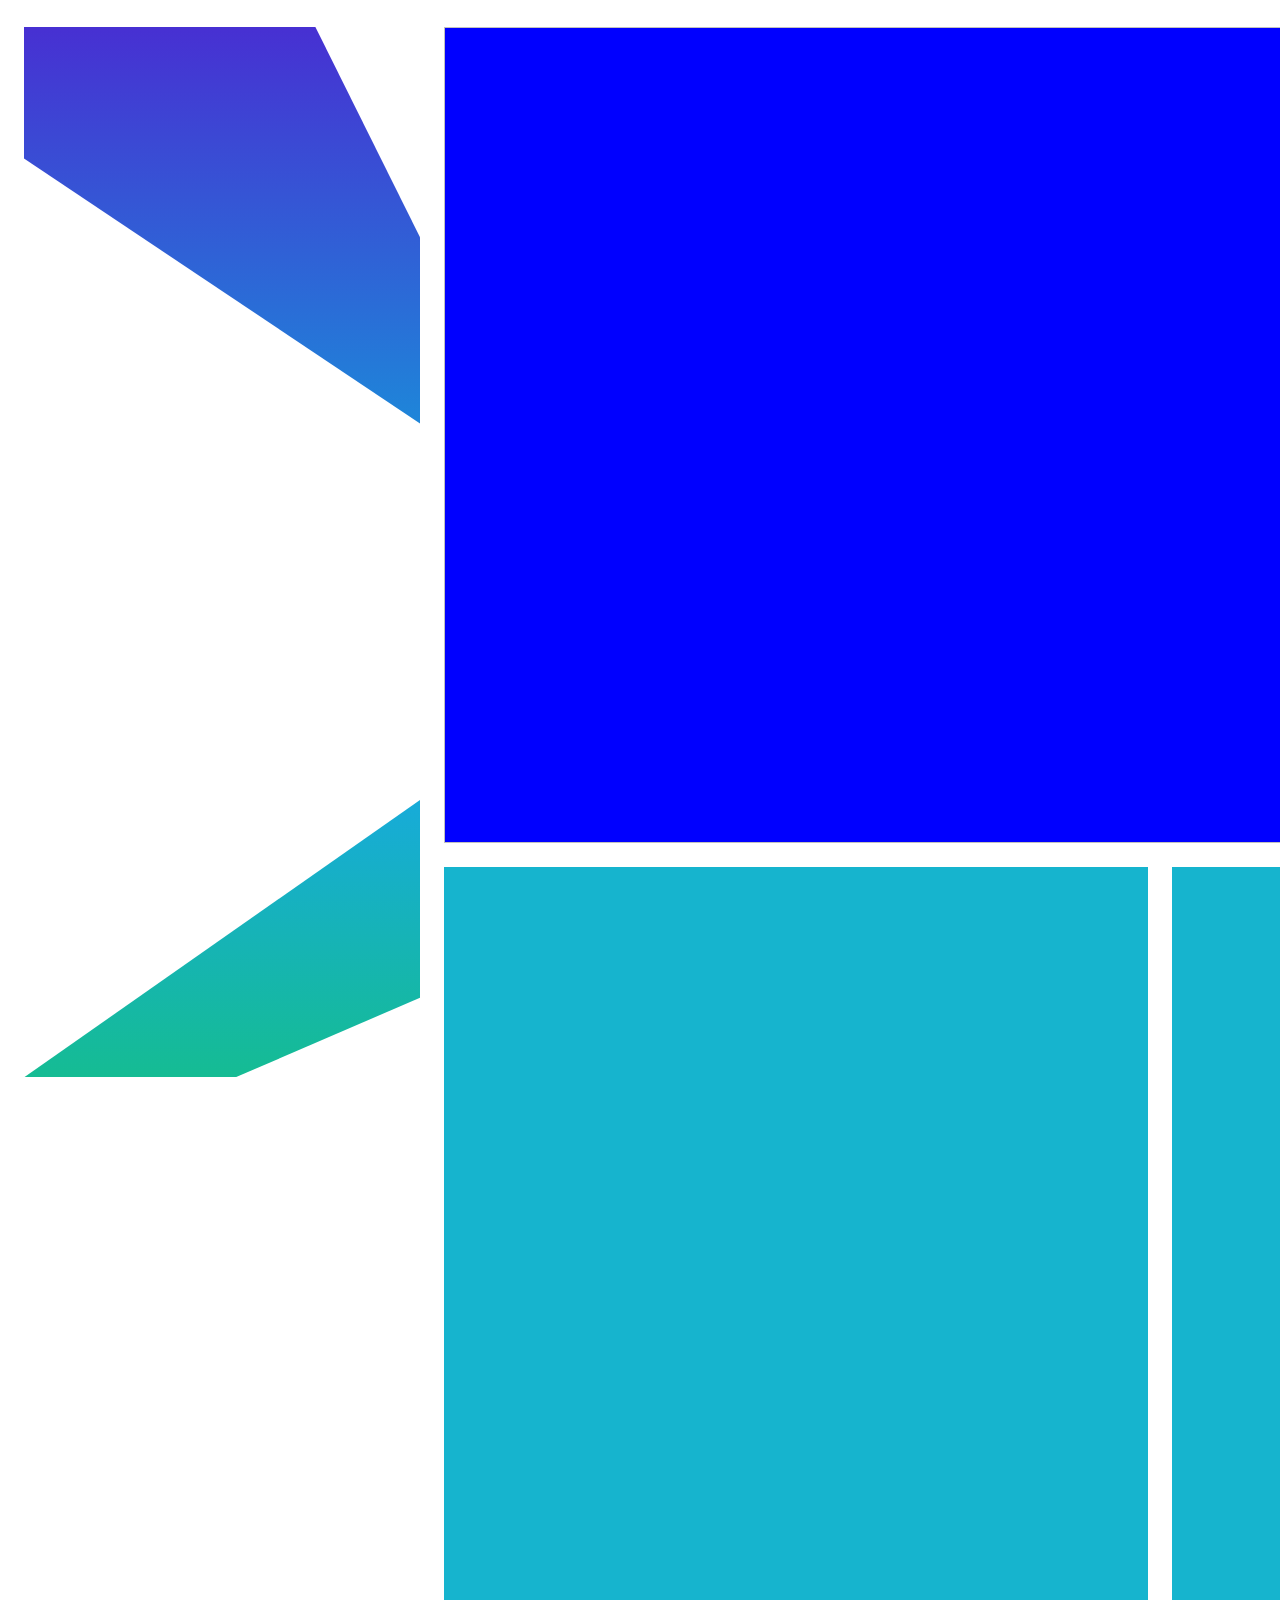
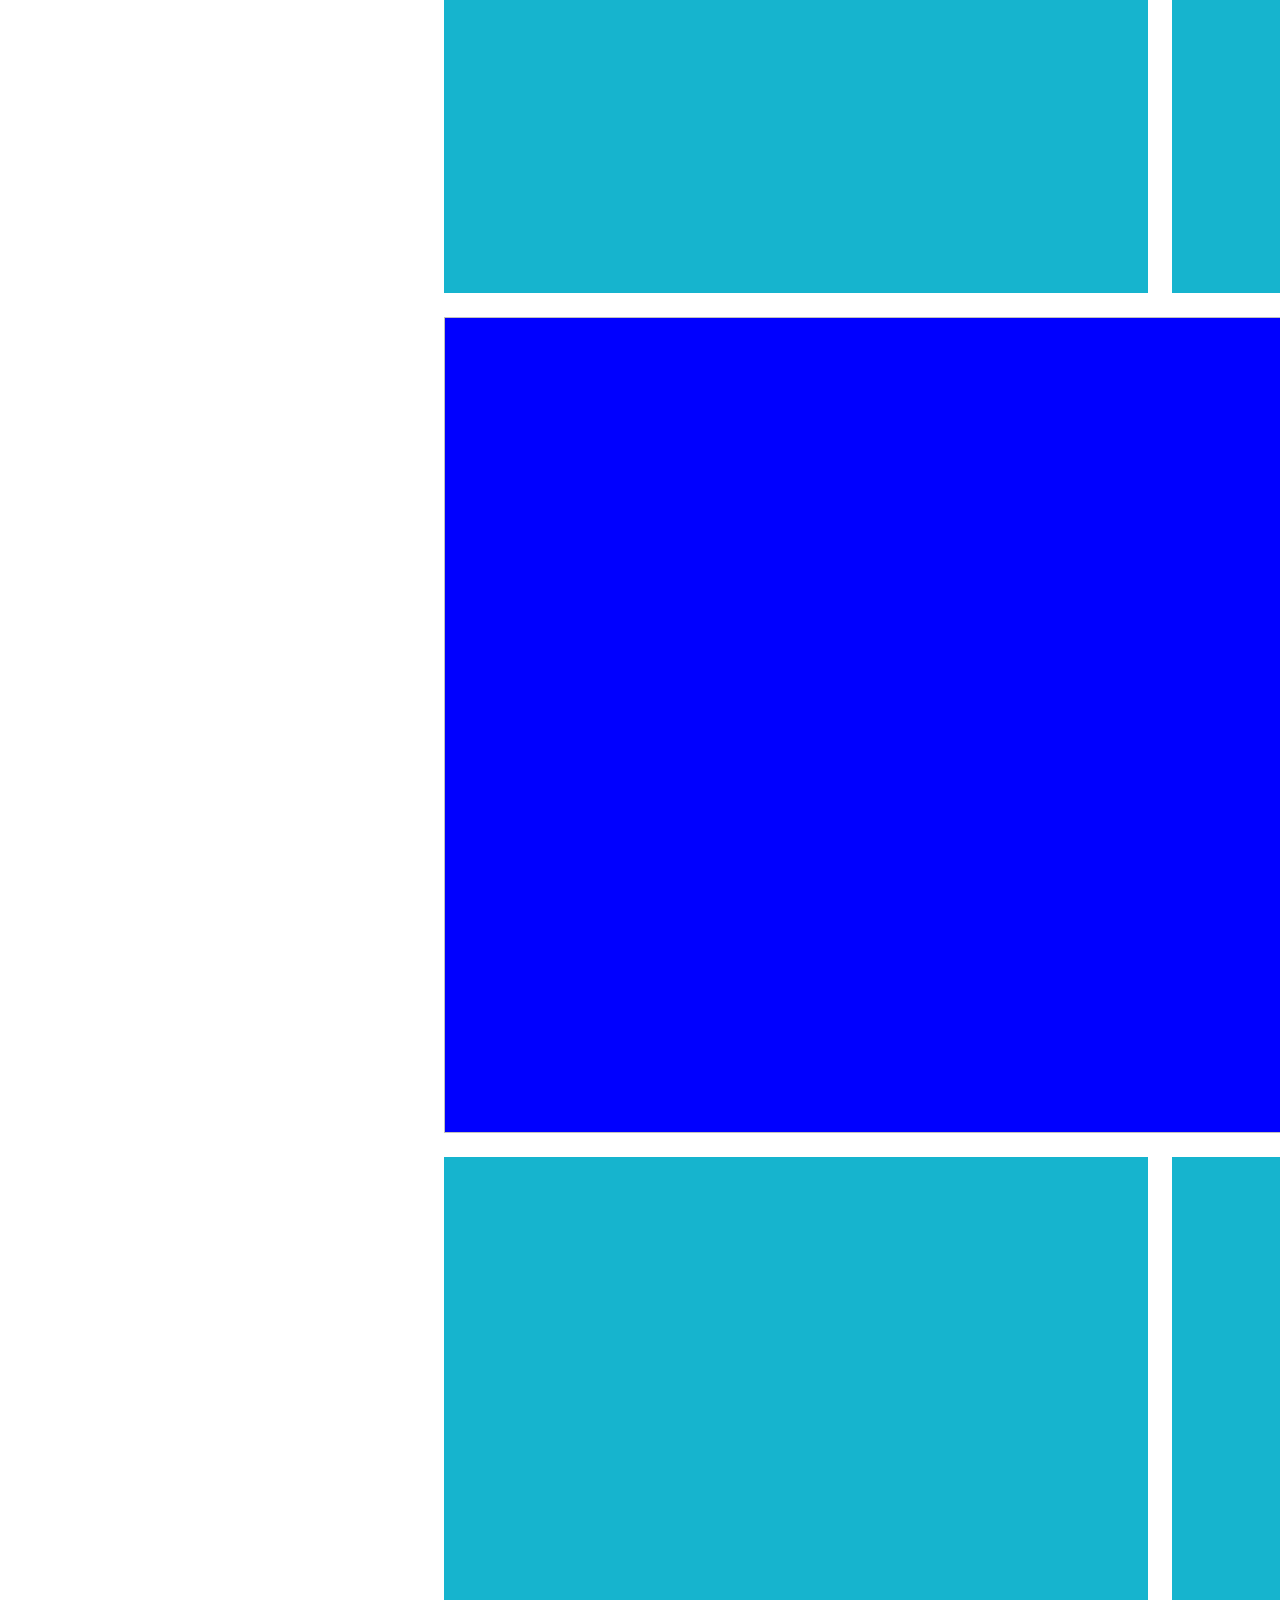
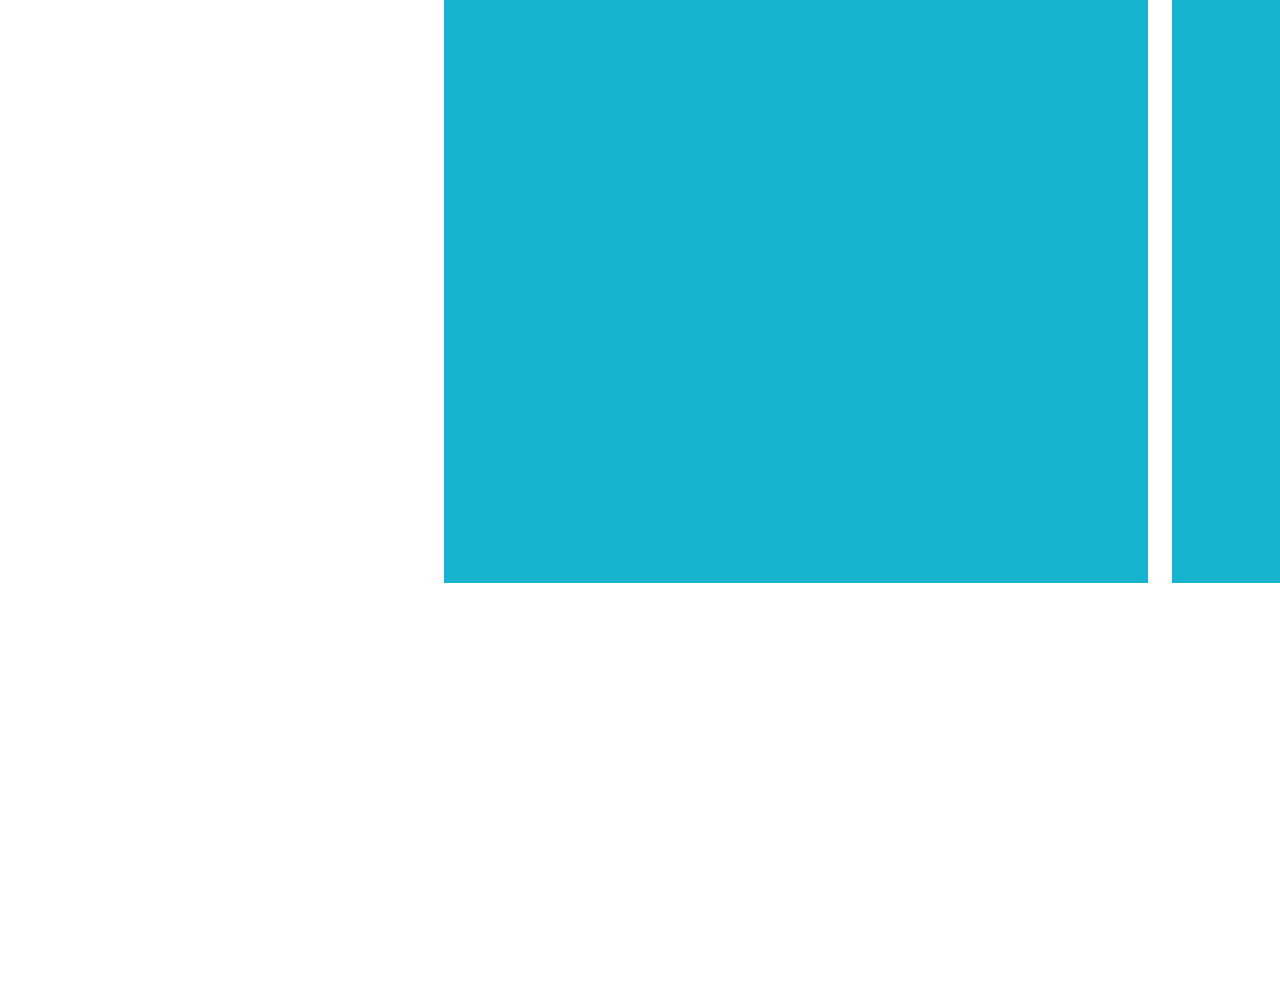
==== adamespinet2015/portfolio.html @ 44681f57 "Animating fade ins" ====
<!DOCTYPE html>
<html>
  <head>
    <title>Adam Espinet</title>
    <link href='css/style.css' rel='stylesheet'>
    <script src='https://ajax.googleapis.com/ajax/libs/jquery/1.11.3/jquery.min.js'></script>
    <script src='js/jquery.smoothState.min.js'></script>
  </head>
  <body>
    <div id='portfolio-wrap'>
      <div id='write-up'>
        <div id='accents-portfolio'>
          <div id='shape-top'>
            <svg>
              <defs>
                <linearGradient id='grad5' x1='50%' x2='50%' y1='0%' y2='100%'>
                  <stop offset='0%' style='stop-color:rgb(71,48,210);stop-opacity:1'></stop>
                  <stop offset='100%' style='stop-color:rgb(30,134,217);stop-opacity:1'></stop>
                </linearGradient>
              </defs>
              <path d='M0,0 0,131.5 396,396.5 396,210.2 291.4,0z' fill='url(#grad5)'></path>
            </svg>
          </div>
          <div id='shape-bottom'>
            <svg>
              <defs>
                <linearGradient id='grad6' x1='50%' x2='50%' y1='0%' y2='100%'>
                  <stop offset='0%' style='stop-color:rgb(23,171,217);stop-opacity:1'></stop>
                  <stop offset='100%' style='stop-color:rgb(21,188,147);stop-opacity:1'></stop>
                </linearGradient>
              </defs>
              <path d='M396,0 0,277.4 211.3,277.4 396,197.8z' fill='url(#grad6)'></path>
            </svg>
          </div>
        </div>
        <div class='hide' id='copy-portfolio'>
          <h3 class='g400i animated infinite bounce'>Title 76</h3>
          <h6 class='p400i'>June 8th 2015</h6>
          <p class='p400'>Integer cursus at tellus nec tempor. Morbi volutpat nisl et magna tristique finibus. Proin rhoncus enim quis orci pharetra pellentesque. Nunc eget malesuada ipsum. Aenean placerat blandit arcu, vel suscipit tellus ultrices id. Nunc a orci iaculis eros dapibus pulvinar.</p>
          <p class='p400'>Vonsectetur adipiscing elit. Cras laoreet odio enim, at varius nisi facilisis non. Aliquam congue vestibulum bibendum. Nunc consequat quis ante nec imperdiet. Nullam rutrum metus non velit maximus, nec auctor turpis fermentum.</p>
          <ul>
            <li class='p400'>
              Photographer: &nbsp;
              <a class='p400' href='#'>Adam Espinet</a>
            </li>
            <li class='p400'>
              Make-Up: &nbsp;
              <a class='p400' href='#'>Natalia Malisiewicz</a>
            </li>
            <li class='p400'>
              Model: &nbsp;
              <a class='p400' href='#'>Alexis somethingortheother</a>
            </li>
          </ul>
        </div>
      </div>
      <div id='photo-container'>
        <img class='photo-1column'>
        <div class='photo-2column'></div>
        <div class='photo-2column'></div>
        <img class='photo-1column'>
        <div class='photo-2column'></div>
        <div class='photo-2column'></div>
      </div>
    </div>
  </body>
</html>
---- adamespinet2015/css/style.css ----
html, body, div, span, applet, object, iframe,
h1, h2, h3, h4, h5, h6, p, blockquote, pre,
a, abbr, acronym, address, big, cite, code,
del, dfn, em, img, ins, kbd, q, s, samp,
small, strike, strong, sub, sup, tt, var,
b, u, i, center,
dl, dt, dd, ol, ul, li,
fieldset, form, label, legend,
table, caption, tbody, tfoot, thead, tr, th, td,
article, aside, canvas, details, figcaption, figure,
footer, header, hgroup, menu, nav, section, summary,
time, mark, audio, video {
  margin: 0;
  padding: 0;
  border: 0;
  outline: 0;
  font-size: 100%;
  font: inherit;
  vertical-align: baseline; }

/* HTML5 display-role reset for older browsers */
article, aside, details, figcaption, figure,
footer, header, hgroup, menu, nav, section {
  display: block; }

body {
  line-height: 1; }

ol, ul {
  list-style: none; }

blockquote, q {
  quotes: none; }

blockquote:before, blockquote:after,
q:before, q:after {
  content: "";
  content: none; }

/* remember to highlight inserts somehow */
ins {
  text-decoration: none; }

del {
  text-decoration: line-through; }

table {
  border-collapse: collapse;
  border-spacing: 0; }

/*# sourceMappingURL=reset.css.map */

html {
  width: 100%;
  height: 4173px;
  width: 1903px; }

#main-wrap {
  height: 4173px;
  width: 1903px;
  display: none; }

#wrap-top {
  height: 1839px; }
  #wrap-top #accents-top {
    height: 1839px;
    width: 100%;
    position: absolute;
    z-index: -1; }
  #wrap-top #home {
    height: 1053px;
    background-image: url("../img/BackgroundAbstract-70.jpg");
    background-position: 0 27px;
    background-repeat: no-repeat;
    position: relative;
    z-index: -5; }
    #wrap-top #home #logo {
      width: 212px;
      height: 213px;
      display: block;
      margin: 0 auto;
      padding-top: 350px; }
    #wrap-top #home #head {
      width: 396px;
      margin: 0 auto;
      padding-top: 50px; }
      #wrap-top #home #head #name {
        text-align: center; }
      #wrap-top #home #head #title {
        text-align: center;
        padding-top: 10px; }
  #wrap-top #services {
    height: 840px; }
    #wrap-top #services .container {
      width: 1236px;
      height: 501px;
      margin: 0 auto;
      padding-top: 129px; }
      #wrap-top #services .container h3 {
        text-align: center; }
      #wrap-top #services .container #icons {
        width: 1026px;
        height: 296.5px;
        margin: 0 auto; }
        #wrap-top #services .container #icons .icon {
          width: 238.5px;
          height: 238.5px;
          float: left; }
          #wrap-top #services .container #icons .icon:nth-child(-n+3) {
            margin: 0 24px 0 0; }
          #wrap-top #services .container #icons .icon svg {
            width: 217px;
            height: 211px;
            display: block;
            margin: 0 auto;
            -webkit-transform: scale(0.65); }
            #wrap-top #services .container #icons .icon svg:hover path {
              fill: #fff; }
            #wrap-top #services .container #icons .icon svg path {
              fill: #fff; }
          #wrap-top #services .container #icons .icon h4 {
            text-align: center;
            margin-top: 40px; }
      #wrap-top #services .container #content {
        width: 1026px;
        height: 105px;
        margin: 0 auto;
        margin-top: 50px; }
        #wrap-top #services .container #content p {
          width: 501px;
          float: left; }
          #wrap-top #services .container #content p:first-child {
            margin: 0 24px 0 0; }

#portfolio {
  height: 840px;
  padding-top: 24px;
  -webkit-transform: translate3d(0, 0, 0); }
  #portfolio .img-wrap {
    width: 601.3px;
    height: 396px;
    margin: 0 0 25px 25px;
    float: left;
    overflow: hidden;
    display: inline-block; }
    #portfolio .img-wrap:nth-child(-n+3) figure figcaption {
      background-color: #1c94d9; }
    #portfolio .img-wrap figure {
      margin: 0;
      position: relative; }
      #portfolio .img-wrap figure img {
        -webkit-transform-origin: center center;
        -webkit-transform: scale(1);
        -webkit-transition: all 0.3s ease;
        display: block;
        position: relative; }
      #portfolio .img-wrap figure:hover figcaption {
        opacity: 1;
        transform: translate(0, 15px); }
      #portfolio .img-wrap figure:hover img {
        -webkit-filter: blur(2px);
        -webkit-transform: scale(1.08);
        -webkit-transform-origin: center center;
        -webkit-backface-visibility: hidden; }
    #portfolio .img-wrap figcaption {
      position: absolute;
      top: 25%;
      left: 16%;
      padding: 55px;
      background-color: #17a5d9;
      width: 50%;
      height: 50px;
      opacity: 0;
      margin: 0 auto;
      display: block;
      -webkit-transition: all 0.3s ease; }
      #portfolio .img-wrap figcaption h5 {
        text-align: center; }
      #portfolio .img-wrap figcaption h6 {
        margin: 15px 0 0 0;
        text-align: center; }

#wrap-bottom {
  height: 1470px; }
  #wrap-bottom #accents-bottom {
    height: 1470px;
    width: 100%;
    position: absolute;
    z-index: -3; }
  #wrap-bottom #about {
    height: 840px; }
    #wrap-bottom #about #headshot {
      width: 606px;
      height: 711px;
      display: block;
      float: left;
      margin: 55px 0 0 230px; }
    #wrap-bottom #about #writeup {
      width: 711px;
      margin: 360px 0 0 60px;
      float: left; }
      #wrap-bottom #about #writeup #title {
        width: 186px;
        height: 100%;
        float: left;
        text-align: left; }
      #wrap-bottom #about #writeup #about-content {
        width: 501px;
        float: left; }
        #wrap-bottom #about #writeup #about-content p {
          text-align: left; }
  #wrap-bottom footer {
    height: 630px; }
    #wrap-bottom footer h3 {
      text-align: center; }
    #wrap-bottom footer #contact {
      width: 450px;
      height: 186px;
      margin-top: 150px;
      position: absolute;
      left: 150px; }
      #wrap-bottom footer #contact ul {
        float: left;
        display: inline-block; }
        #wrap-bottom footer #contact ul:first-child {
          padding-right: 150px; }
    #wrap-bottom footer form {
      width: 396px;
      position: absolute;
      left: 850px;
      margin-top: 125px; }
      #wrap-bottom footer form input {
        width: 380px;
        height: 44px;
        margin-top: 22px;
        box-shadow: none;
        border: none; }
        #wrap-bottom footer form input:focus {
          box-shadow: none;
          outline: none; }
      #wrap-bottom footer form textarea {
        width: 364px;
        height: 176px;
        resize: none;
        margin-top: 22px;
        box-shadow: none;
        border: none; }
        #wrap-bottom footer form textarea:focus {
          box-shadow: none;
          outline: none; }
      #wrap-bottom footer form label #check {
        float: left;
        width: 44px;
        transform: scale(0.5);
        padding: 0;
        margin: 16px 0 0 0; }
      #wrap-bottom footer form #submit {
        float: right;
        margin-top: 18px;
        border: 1px #fff solid;
        background-color: #fff;
        color: #15baa9;
        width: 100px; }
        #wrap-bottom footer form #submit:hover {
          background-color: #15baa9;
          color: #fff; }
    #wrap-bottom footer #logo-bottom {
      width: 250px;
      height: 250px;
      margin: 300px 50px 0 0;
      display: block;
      float: right; }

#accents-top #triangle-top {
  padding-top: 27px;
  padding-right: 24px;
  float: right; }
  #accents-top #triangle-top svg {
    width: 396px;
    height: 944px; }
#accents-top #shape-purple-blue {
  padding-left: 24px;
  margin-top: 391px;
  float: left;
  position: absolute; }
  #accents-top #shape-purple-blue svg {
    width: 1855px;
    height: 1445px; }

#accents-bottom #shape-blue-green {
  padding-right: 24px;
  float: right; }
  #accents-bottom #shape-blue-green svg {
    width: 1866px;
    height: 1445px; }
#accents-bottom #triangle-green {
  padding-left: 24px;
  margin-top: 1236px;
  position: absolute; }
  #accents-bottom #triangle-green svg {
    width: 523.7px;
    height: 210px; }

#portfolio-wrap {
  height: 4173px;
  width: 1852px;
  margin: 27px 24px 27px 24px; }
  #portfolio-wrap #write-up {
    width: 396px;
    height: 1050px;
    position: fixed; }
    #portfolio-wrap #write-up #copy-portfolio {
      width: 362px;
      height: 1050px;
      padding: 0;
      margin: 0 auto; }
      #portfolio-wrap #write-up #copy-portfolio h3 {
        margin: 280px 0 0 0; }
      #portfolio-wrap #write-up #copy-portfolio h6 {
        margin: 95px 0 0 0; }
      #portfolio-wrap #write-up #copy-portfolio p {
        margin: 22px 0 0 0; }
        #portfolio-wrap #write-up #copy-portfolio p:first-of-type {
          margin-top: 0; }
      #portfolio-wrap #write-up #copy-portfolio ul {
        margin: 50px 0 0 0; }
  #portfolio-wrap #photo-container {
    width: 1432px;
    height: 3600px;
    float: right; }
    #portfolio-wrap #photo-container .photo-1column {
      float: right;
      width: 1432px;
      height: 816px;
      background-color: blue;
      margin: 0 0 24px 0;
      content: ""; }
    #portfolio-wrap #photo-container .photo-2column {
      float: left;
      width: 704px;
      height: 1026px;
      margin: 0 0 24px 0;
      background-color: #16b4ce; }
      #portfolio-wrap #photo-container .photo-2column:nth-of-type(odd) {
        margin: 0 24px 0 0; }

#accents-portfolio {
  z-index: -1;
  position: relative; }
  #accents-portfolio #shape-top {
    position: absolute; }
    #accents-portfolio #shape-top svg {
      width: 396px;
      height: 396.5px; }
  #accents-portfolio #shape-bottom {
    margin: 772.6px 0 0 0;
    position: absolute; }
    #accents-portfolio #shape-bottom svg {
      width: 396px;
      height: 277.4px; }

/* helper classes */
.hide {
  visibility: hidden; }

.show {
  visibility: visible; }

.delay {
  animation-delay: 0.5s; }

/* animated */
.animated {
  -webkit-animation-duration: 1s;
  animation-duration: 1s;
  -webkit-animation-fill-mode: both;
  animation-fill-mode: both; }

.animated.infinite {
  -webkit-animation-iteration-count: infinite;
  animation-iteration-count: infinite; }

@keyframes bounce {
  0%, 20%, 53%, 80%, 100% {
    -webkit-animation-timing-function: cubic-bezier(0.215, 0.61, 0.355, 1);
    animation-timing-function: cubic-bezier(0.215, 0.61, 0.355, 1);
    -webkit-transform: translate3d(0, 0, 0);
    transform: translate3d(0, 0, 0); }
  40%, 43% {
    -webkit-animation-timing-function: cubic-bezier(0.755, 0.05, 0.855, 0.06);
    animation-timing-function: cubic-bezier(0.755, 0.05, 0.855, 0.06);
    -webkit-transform: translate3d(0, -30px, 0);
    transform: translate3d(0, -30px, 0); }
  70% {
    -webkit-animation-timing-function: cubic-bezier(0.755, 0.05, 0.855, 0.06);
    animation-timing-function: cubic-bezier(0.755, 0.05, 0.855, 0.06);
    -webkit-transform: translate3d(0, -15px, 0);
    transform: translate3d(0, -15px, 0); }
  90% {
    -webkit-transform: translate3d(0, -4px, 0);
    transform: translate3d(0, -4px, 0); } }
.bounce {
  -webkit-animation-name: bounce;
  animation-name: bounce;
  -webkit-transform-origin: center bottom;
  transform-origin: center bottom; }

@keyframes bounceInUp {
  0%, 60%, 75%, 90%, 100% {
    -webkit-animation-timing-function: cubic-bezier(0.215, 0.61, 0.355, 1);
    animation-timing-function: cubic-bezier(0.215, 0.61, 0.355, 1); }
  0% {
    opacity: 0;
    -webkit-transform: translate3d(0, 3000px, 0);
    transform: translate3d(0, 3000px, 0); }
  60% {
    -webkit-transform: translate3d(0, -20px, 0);
    transform: translate3d(0, -20px, 0); }
  75% {
    -webkit-transform: translate3d(0, 10px, 0);
    transform: translate3d(0, 10px, 0); }
  90% {
    -webkit-transform: translate3d(0, -5px, 0);
    transform: translate3d(0, -5px, 0); }
  100% {
    opacity: 1;
    -webkit-transform: translate3d(0, 0, 0);
    transform: translate3d(0, 0, 0); } }
.bounceInUp {
  -webkit-animation-name: bounceInUp;
  animation-name: bounceInUp; }

@keyframes fadeIn {
  0% {
    opacity: 0; }
  100% {
    opacity: 1; } }
.fadeIn {
  -webkit-animation-name: fadeIn;
  animation-name: fadeIn; }

@keyframes fadeInDown {
  0% {
    opacity: 0;
    -webkit-transform: translate3d(0, -50%, 0);
    transform: translate3d(0, -50%, 0); }
  100% {
    opacity: 1;
    -webkit-transform: none;
    transform: none; } }
.fadeInDown {
  -webkit-animation-name: fadeInDown;
  animation-name: fadeInDown; }

/*# sourceMappingURL=main.css.map */

@font-face {
  font-family: "GeorgiaNorm";
  src: url("../fonts/georgia.ttf") format("truetype");
  font-weight: normal;
  font-style: normal; }
@font-face {
  font-family: "GeorgiaBold";
  src: url("../fonts/georgiab.ttf") format("truetype");
  font-weight: normal;
  font-style: normal; }
@font-face {
  font-family: "GeorgiaItalic";
  src: url("../fonts/georgiai.ttf") format("truetype");
  font-weight: normal;
  font-style: normal; }
@font-face {
  font-family: "MyriadRegular";
  src: url("../fonts/MyriadPro-Regular.otf") format("opentype");
  font-weight: normal;
  font-style: normal; }
@font-face {
  font-family: "MyriadLight";
  src: url("../fonts/MyriadPro-Light.otf") format("opentype");
  font-weight: normal;
  font-style: normal; }
@font-face {
  font-family: "ProximaNova";
  src: url("../fonts/ProximaNova-Regular.otf") format("opentype");
  font-weight: normal;
  font-style: normal; }
@font-face {
  font-family: "ProximaNovaItalic";
  src: url("../fonts/ProximaNova-RegularItalic.otf") format("opentype");
  font-weight: normal;
  font-style: normal; }
@font-face {
  font-family: "ProximaNovaLight";
  src: url("../fonts/ProximaNova-Light.otf") format("opentype");
  font-weight: normal;
  font-style: normal; }
@font-face {
  font-family: "ProximaNovaLightItalic";
  src: url("../fonts/ProximaNova-LightItalic.otf") format("opentype");
  font-weight: normal;
  font-style: normal; }
.g400 {
  font-family: "GeorgiaNorm";
  font-weight: 400;
  font-style: normal; }

.g400i {
  font-family: "GeorgiaItalic";
  font-weight: 400;
  font-style: italic; }

.m400 {
  font-family: "MyriadRegular";
  font-weight: 400;
  font-style: normal; }

.m200 {
  font-family: "MyriadLight";
  font-weight: 200; }

.p400 {
  font-family: "ProximaNova";
  font-weight: 400;
  font-style: normal; }

.p400i {
  font-family: "ProximaNovaItalic";
  font-weight: 400;
  font-style: normal; }

.p300 {
  font-family: "ProximaNovaLight";
  font-weight: 300;
  font-style: normal; }

.p300i {
  font-family: "ProximaNovaLightItalic";
  font-weight: 100;
  font-style: normal; }

#name h1 {
  font-size: 45px;
  color: #fff;
  letter-spacing: 7px;
  font-variant: small-caps; }

#title h2 {
  font-size: 16px;
  color: #fff;
  letter-spacing: 7px;
  font-variant: small-caps; }

h3 {
  font-size: 31px;
  letter-spacing: 2px;
  color: #fff; }

.about {
  color: #16b4ce; }

p {
  font-size: 14px;
  color: #fff;
  line-height: 22px;
  letter-spacing: 1px; }

.icon h4 {
  font-size: 18px;
  letter-spacing: 2px;
  color: #fff; }

figcaption h5 {
  font-size: 22px;
  letter-spacing: 2px;
  color: #fff; }
figcaption h6 {
  font-size: 14px;
  letter-spacing: 2px;
  color: #fff; }

li {
  font-size: 18px;
  line-height: 44px;
  color: #15baa9; }
  li a {
    color: #15baa9;
    text-decoration: none; }
    li a:hover {
      color: #16b4ce; }
    li a:visited {
      color: #15baa9; }

ul:first-child li:nth-child(2) {
  padding-top: 44px; }

label {
  font-size: 14px;
  letter-spacing: 0.5px;
  line-height: 78px;
  color: #fff; }

#submit {
  font-family: "MyriadRegular", sans-serif;
  font-weight: 400;
  font-style: normal;
  line-height: 42px; }

input {
  line-height: 22px;
  color: #15baa9;
  padding: 0 0 0 16px; }

input::-webkit-input-placeholder {
  line-height: 22px;
  color: #c5c5c5; }

textarea {
  line-height: 22px;
  color: #15baa9;
  padding: 16px 16px 16px 16px; }

textarea::-webkit-input-placeholder {
  line-height: 22px;
  color: #c5c5c5; }

#copy-portfolio h3 {
  font-size: 31px;
  letter-spacing: 2px;
  color: #000; }
#copy-portfolio h6 {
  font-size: 14px;
  line-height: 39px;
  letter-spacing: 1px;
  color: #c5c5c5; }
#copy-portfolio p {
  font-size: 14px;
  line-height: 22px;
  letter-spacing: 1px;
  color: #000; }
#copy-portfolio li {
  font-size: 14px;
  line-height: 32px;
  letter-spacing: 1px;
  font-style: italic;
  color: #000; }
  #copy-portfolio li a {
    color: #16b4ce;
    letter-spacing: 1px; }
    #copy-portfolio li a:hover {
      color: red; }

/*# sourceMappingURL=type.css.map */



/*# sourceMappingURL=color.css.map */
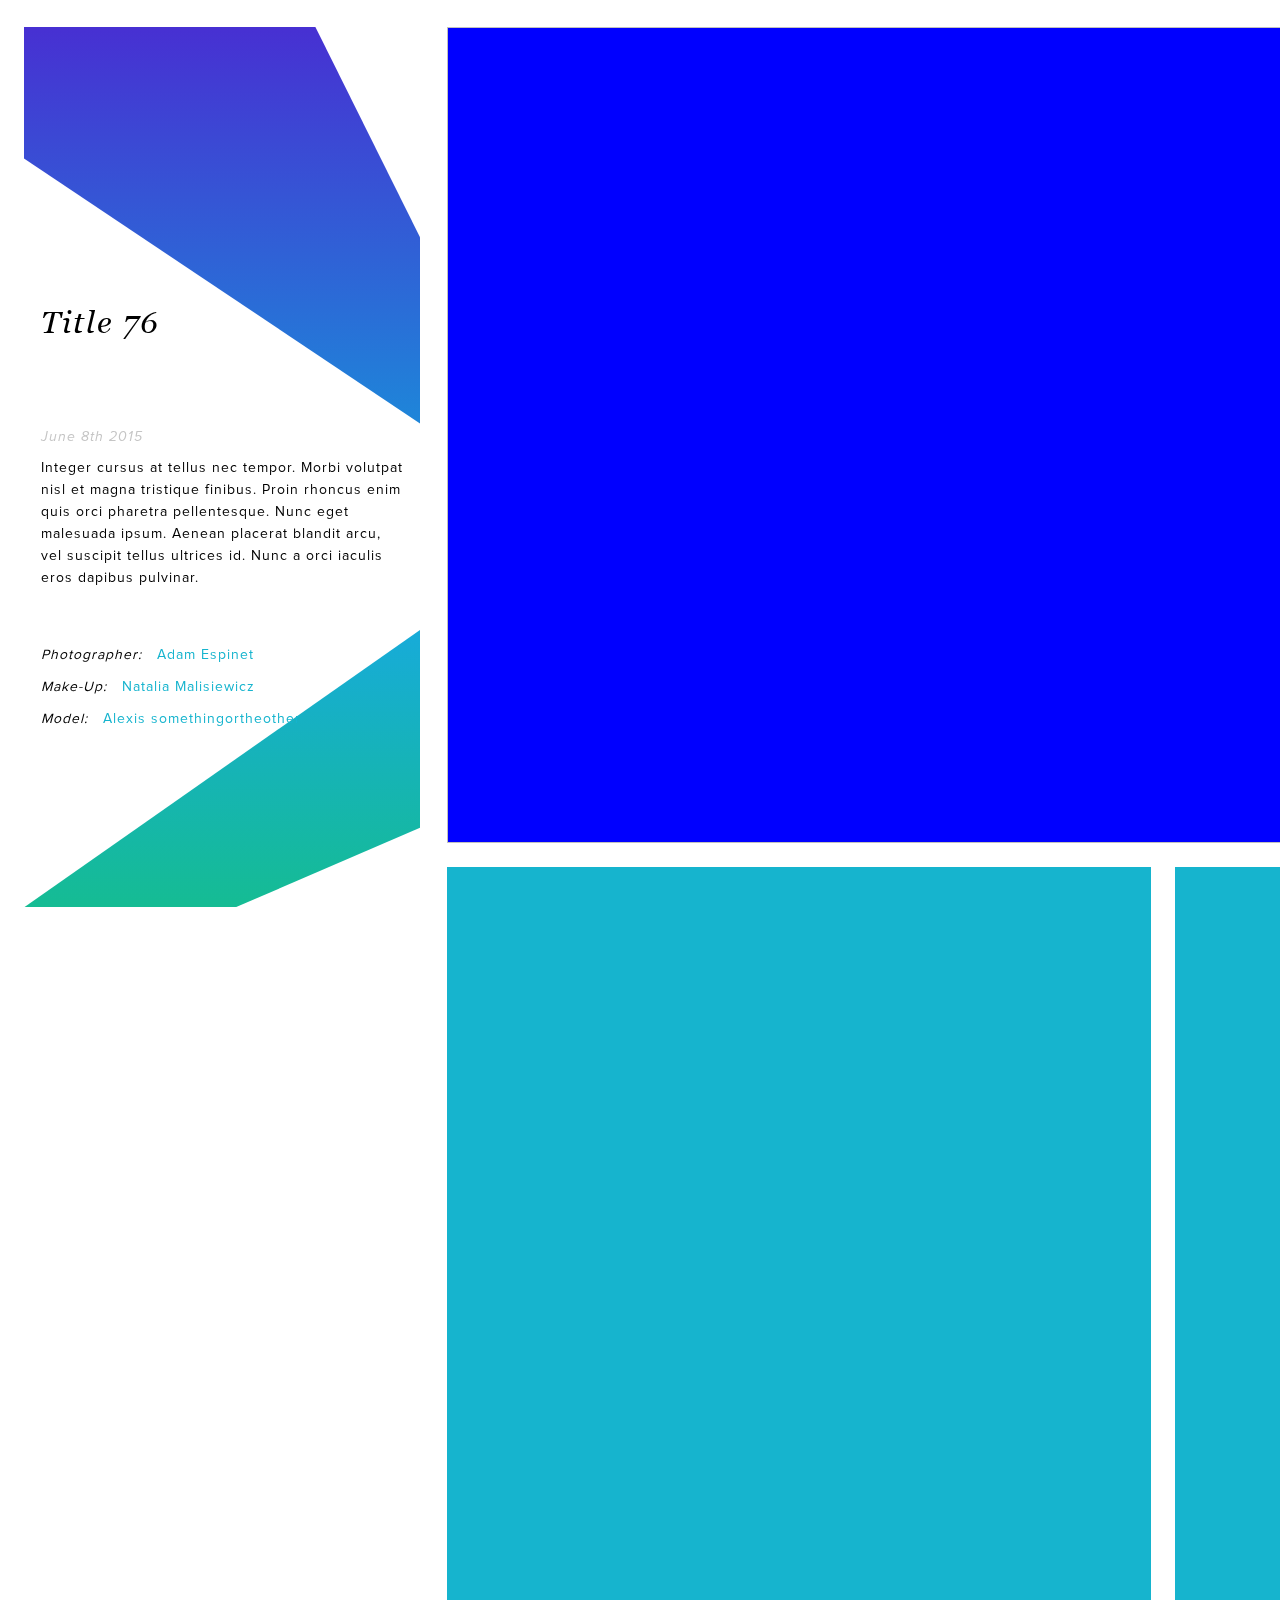
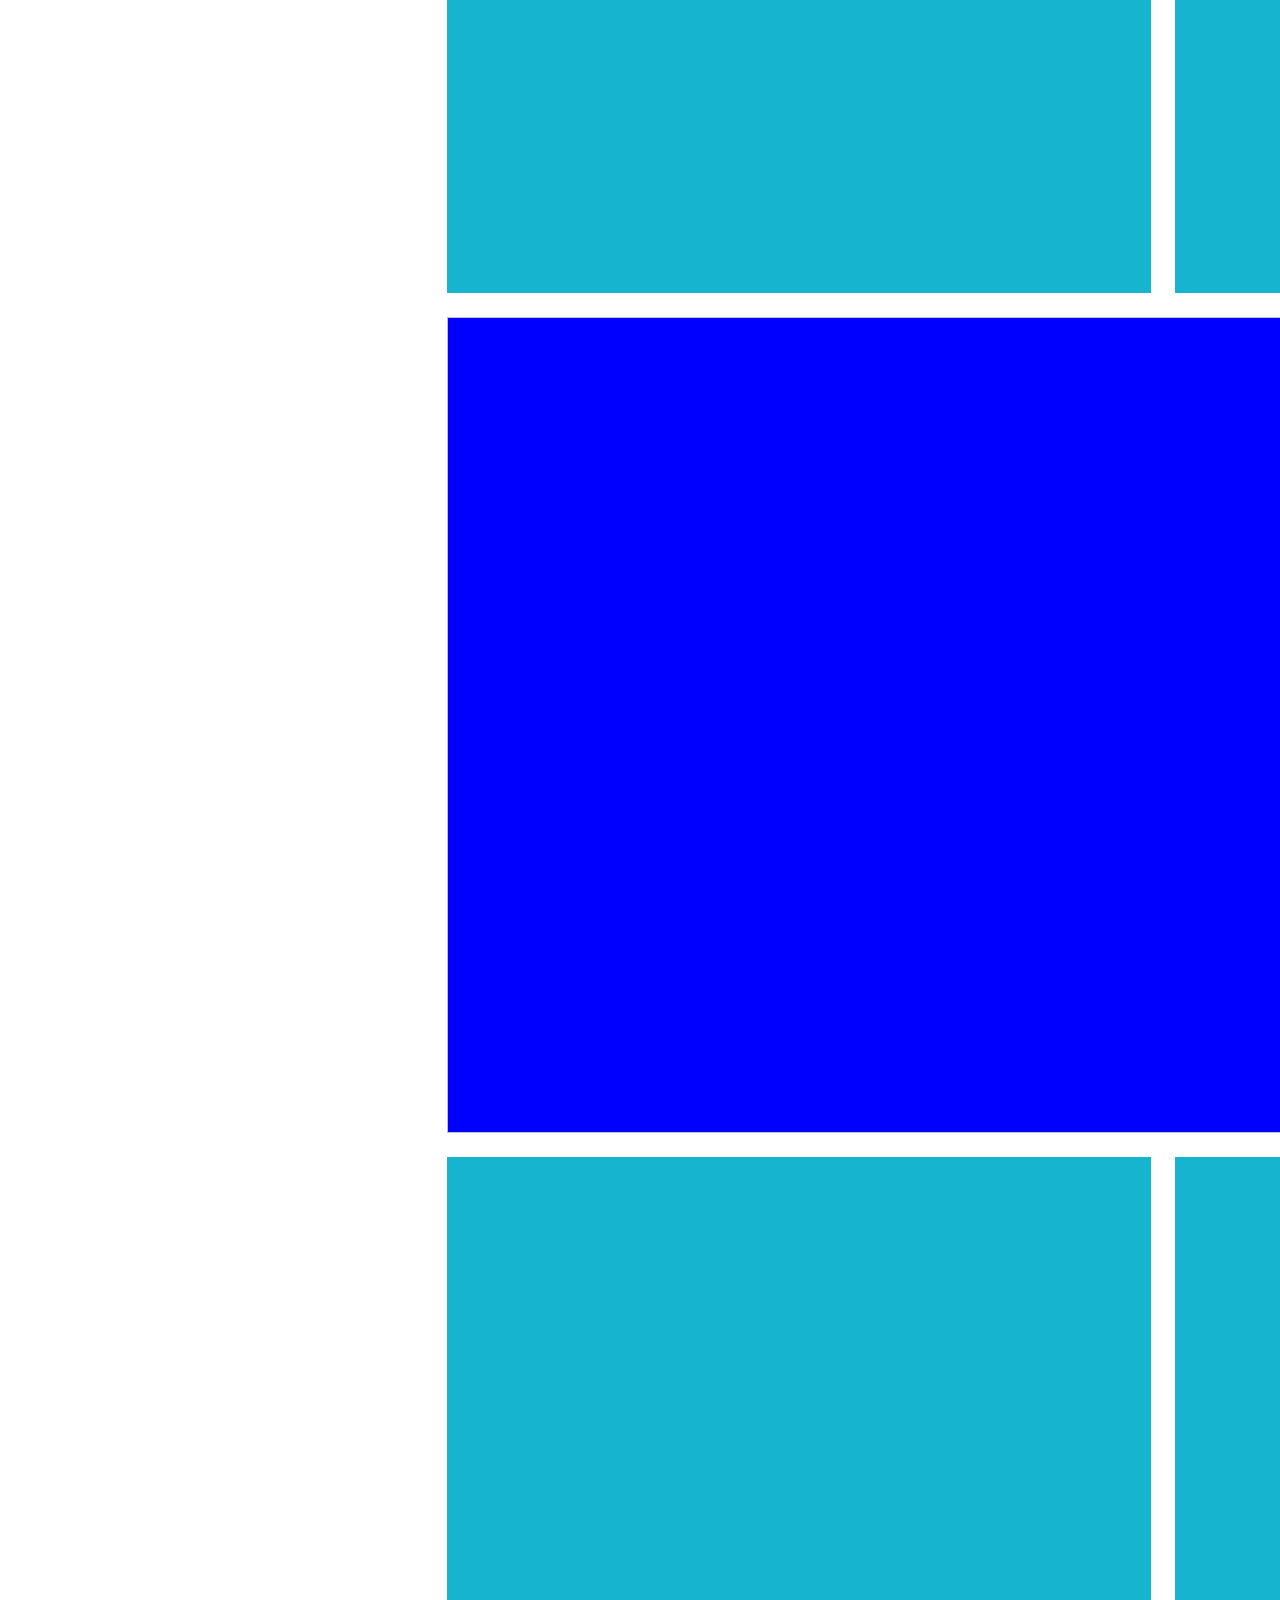
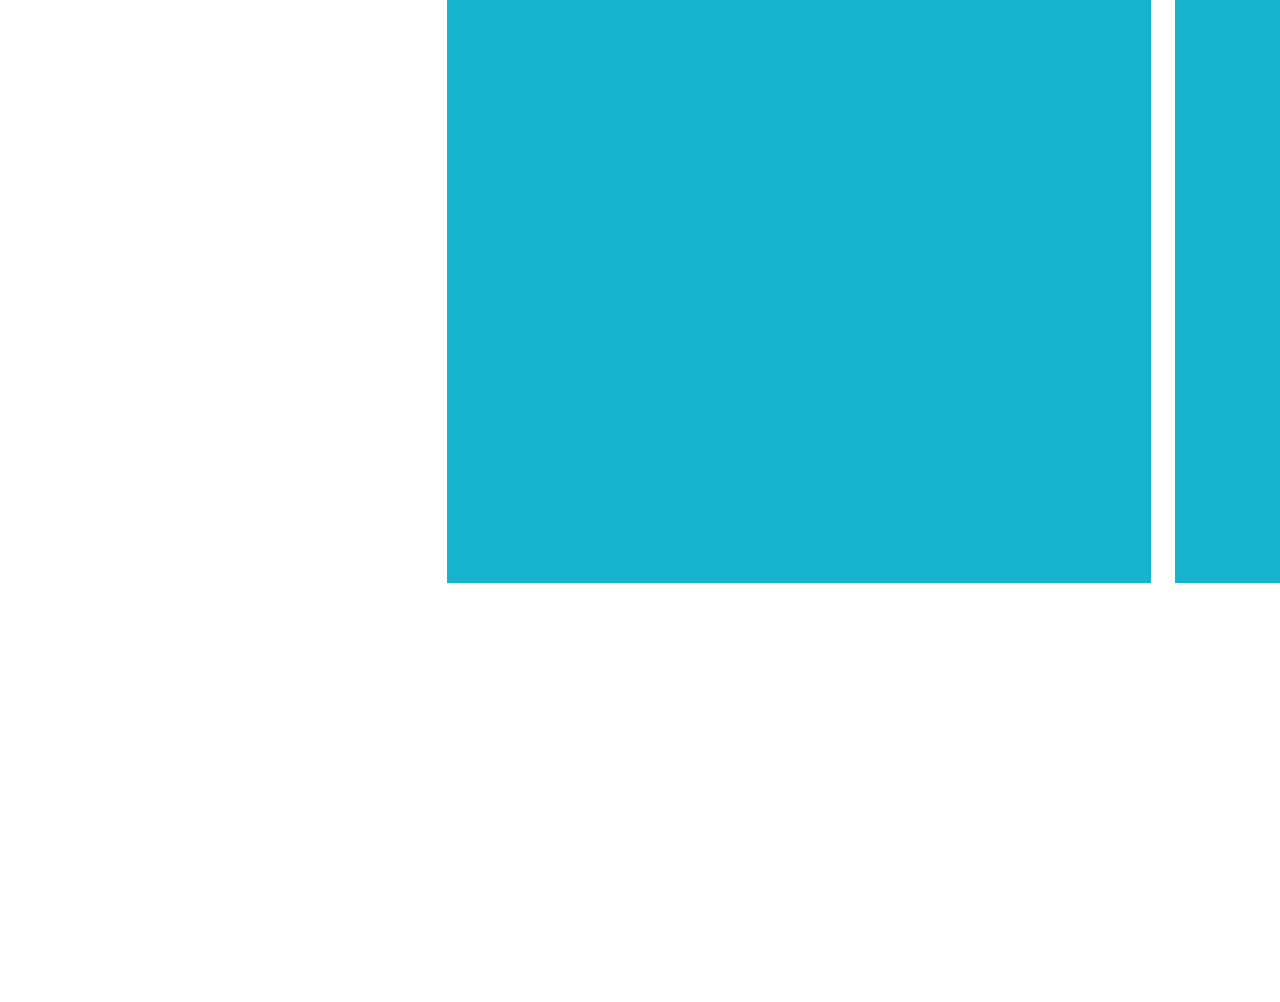
==== commit 5bdde7da: "Basic animations + cleaning markup" ====
--- a/adamespinet2015/portfolio.html
+++ b/adamespinet2015/portfolio.html
@@ -3,11 +3,9 @@
   <head>
     <title>Adam Espinet</title>
     <link href='css/style.css' rel='stylesheet'>
-    <script src='https://ajax.googleapis.com/ajax/libs/jquery/1.11.3/jquery.min.js'></script>
-    <script src='js/jquery.smoothState.min.js'></script>
   </head>
   <body>
-    <div id='portfolio-wrap'>
+    <div id='main-wrap'>
       <div id='write-up'>
         <div id='accents-portfolio'>
           <div id='shape-top'>
@@ -33,15 +31,14 @@
             </svg>
           </div>
         </div>
-        <div class='hide' id='copy-portfolio'>
-          <h3 class='g400i animated infinite bounce'>Title 76</h3>
+        <div id='copy-portfolio'>
+          <h3 class='g400i'>Title 76</h3>
           <h6 class='p400i'>June 8th 2015</h6>
           <p class='p400'>Integer cursus at tellus nec tempor. Morbi volutpat nisl et magna tristique finibus. Proin rhoncus enim quis orci pharetra pellentesque. Nunc eget malesuada ipsum. Aenean placerat blandit arcu, vel suscipit tellus ultrices id. Nunc a orci iaculis eros dapibus pulvinar.</p>
-          <p class='p400'>Vonsectetur adipiscing elit. Cras laoreet odio enim, at varius nisi facilisis non. Aliquam congue vestibulum bibendum. Nunc consequat quis ante nec imperdiet. Nullam rutrum metus non velit maximus, nec auctor turpis fermentum.</p>
           <ul>
             <li class='p400'>
               Photographer: &nbsp;
-              <a class='p400' href='#'>Adam Espinet</a>
+              <a class='p400' href='index.html'>Adam Espinet</a>
             </li>
             <li class='p400'>
               Make-Up: &nbsp;
@@ -63,5 +60,8 @@
         <div class='photo-2column'></div>
       </div>
     </div>
+    <script src='https://ajax.googleapis.com/ajax/libs/jquery/1.11.3/jquery.min.js'></script>
+    <script src='js/jquery.smoothState.min.js'></script>
+    <script src='js/adamespinet.js'></script>
   </body>
 </html>
--- a/adamespinet2015/css/style.css
+++ b/adamespinet2015/css/style.css
@@ -51,14 +51,17 @@
 /*# sourceMappingURL=reset.css.map */
 
 html {
+  width: 1855px;
+  height: 4148px;
+  margin: 27px 24px 27px 24px; }
+
+body {
   width: 100%;
-  height: 4173px;
-  width: 1903px; }
+  height: 100%; }
 
 #main-wrap {
-  height: 4173px;
-  width: 1903px;
-  display: none; }
+  width: 100%;
+  height: 100%; }
 
 #wrap-top {
   height: 1839px; }
@@ -70,7 +73,7 @@
   #wrap-top #home {
     height: 1053px;
     background-image: url("../img/BackgroundAbstract-70.jpg");
-    background-position: 0 27px;
+    background-position: 0 0;
     background-repeat: no-repeat;
     position: relative;
     z-index: -5; }
@@ -139,12 +142,14 @@
   #portfolio .img-wrap {
     width: 601.3px;
     height: 396px;
-    margin: 0 0 25px 25px;
+    margin: 0 24px 24px 0;
     float: left;
     overflow: hidden;
     display: inline-block; }
     #portfolio .img-wrap:nth-child(-n+3) figure figcaption {
       background-color: #1c94d9; }
+    #portfolio .img-wrap:nth-child(3n) {
+      margin: 0 0 25px 0; }
     #portfolio .img-wrap figure {
       margin: 0;
       position: relative; }
@@ -176,14 +181,16 @@
       -webkit-transition: all 0.3s ease; }
       #portfolio .img-wrap figcaption h5 {
         text-align: center; }
-      #portfolio .img-wrap figcaption h6 {
-        margin: 15px 0 0 0;
-        text-align: center; }
+      #portfolio .img-wrap figcaption a {
+        margin: 15px auto;
+        text-align: center;
+        display: block;
+        position: relative; }
 
 #wrap-bottom {
-  height: 1470px; }
+  height: 1445px; }
   #wrap-bottom #accents-bottom {
-    height: 1470px;
+    height: 100%;
     width: 100%;
     position: absolute;
     z-index: -3; }
@@ -210,9 +217,10 @@
         #wrap-bottom #about #writeup #about-content p {
           text-align: left; }
   #wrap-bottom footer {
-    height: 630px; }
+    height: 605px; }
     #wrap-bottom footer h3 {
-      text-align: center; }
+      text-align: center;
+      display: block; }
     #wrap-bottom footer #contact {
       width: 450px;
       height: 186px;
@@ -272,14 +280,11 @@
       float: right; }
 
 #accents-top #triangle-top {
-  padding-top: 27px;
-  padding-right: 24px;
   float: right; }
   #accents-top #triangle-top svg {
     width: 396px;
     height: 944px; }
 #accents-top #shape-purple-blue {
-  padding-left: 24px;
   margin-top: 391px;
   float: left;
   position: absolute; }
@@ -288,61 +293,56 @@
     height: 1445px; }
 
 #accents-bottom #shape-blue-green {
-  padding-right: 24px;
   float: right; }
   #accents-bottom #shape-blue-green svg {
-    width: 1866px;
+    width: 1273.3px;
     height: 1445px; }
 #accents-bottom #triangle-green {
-  padding-left: 24px;
-  margin-top: 1236px;
+  margin-top: 1235px;
   position: absolute; }
   #accents-bottom #triangle-green svg {
     width: 523.7px;
     height: 210px; }
 
-#portfolio-wrap {
-  height: 4173px;
-  width: 1852px;
-  margin: 27px 24px 27px 24px; }
-  #portfolio-wrap #write-up {
-    width: 396px;
+#write-up {
+  width: 396px;
+  height: 100vh;
+  position: fixed; }
+  #write-up #copy-portfolio {
+    width: 362px;
     height: 1050px;
-    position: fixed; }
-    #portfolio-wrap #write-up #copy-portfolio {
-      width: 362px;
-      height: 1050px;
-      padding: 0;
-      margin: 0 auto; }
-      #portfolio-wrap #write-up #copy-portfolio h3 {
-        margin: 280px 0 0 0; }
-      #portfolio-wrap #write-up #copy-portfolio h6 {
-        margin: 95px 0 0 0; }
-      #portfolio-wrap #write-up #copy-portfolio p {
-        margin: 22px 0 0 0; }
-        #portfolio-wrap #write-up #copy-portfolio p:first-of-type {
-          margin-top: 0; }
-      #portfolio-wrap #write-up #copy-portfolio ul {
-        margin: 50px 0 0 0; }
-  #portfolio-wrap #photo-container {
+    padding: 0;
+    margin: 0 auto; }
+    #write-up #copy-portfolio h3 {
+      margin: 280px 0 0 0; }
+    #write-up #copy-portfolio h6 {
+      margin: 80px 0 0 0; }
+    #write-up #copy-portfolio p {
+      margin: 22px 0 0 0; }
+      #write-up #copy-portfolio p:first-of-type {
+        margin-top: 0; }
+    #write-up #copy-portfolio ul {
+      margin: 50px 0 0 0; }
+
+#photo-container {
+  width: 1432px;
+  height: 3600px;
+  float: right; }
+  #photo-container .photo-1column {
+    float: right;
     width: 1432px;
-    height: 3600px;
-    float: right; }
-    #portfolio-wrap #photo-container .photo-1column {
-      float: right;
-      width: 1432px;
-      height: 816px;
-      background-color: blue;
-      margin: 0 0 24px 0;
-      content: ""; }
-    #portfolio-wrap #photo-container .photo-2column {
-      float: left;
-      width: 704px;
-      height: 1026px;
-      margin: 0 0 24px 0;
-      background-color: #16b4ce; }
-      #portfolio-wrap #photo-container .photo-2column:nth-of-type(odd) {
-        margin: 0 24px 0 0; }
+    height: 816px;
+    background-color: blue;
+    margin: 0 0 24px 0;
+    content: ""; }
+  #photo-container .photo-2column {
+    float: left;
+    width: 704px;
+    height: 1026px;
+    margin: 0 0 24px 0;
+    background-color: #16b4ce; }
+    #photo-container .photo-2column:nth-of-type(odd) {
+      margin: 0 24px 0 0; }
 
 #accents-portfolio {
   z-index: -1;
@@ -353,7 +353,7 @@
       width: 396px;
       height: 396.5px; }
   #accents-portfolio #shape-bottom {
-    margin: 772.6px 0 0 0;
+    margin: 67vh 0 0 0;
     position: absolute; }
     #accents-portfolio #shape-bottom svg {
       width: 396px;
@@ -368,6 +368,9 @@
 
 .delay {
   animation-delay: 0.5s; }
+
+.delay-medium {
+  animation-delay: 1s; }
 
 /* animated */
 .animated {
@@ -379,6 +382,15 @@
 .animated.infinite {
   -webkit-animation-iteration-count: infinite;
   animation-iteration-count: infinite; }
+
+.pageAnimation {
+  -webkit-animation-duration: 0.4s;
+  animation-duration: 0.4s;
+  -webkit-animation-fill-mode: both;
+  animation-fill-mode: both; }
+
+.isExiting {
+  animation-direction: reverse; }
 
 @keyframes bounce {
   0%, 20%, 53%, 80%, 100% {
@@ -439,11 +451,24 @@
   -webkit-animation-name: fadeIn;
   animation-name: fadeIn; }
 
+@keyframes fadeInUp {
+  0% {
+    opacity: 0;
+    -webkit-transform: translate3d(0, 50%, 0);
+    transform: translate3d(0, 50%, 0); }
+  100% {
+    opacity: 1;
+    -webkit-transform: none;
+    transform: none; } }
+.fadeInUp {
+  -webkit-animation-name: fadeInUp;
+  animation-name: fadeInUp; }
+
 @keyframes fadeInDown {
   0% {
     opacity: 0;
-    -webkit-transform: translate3d(0, -50%, 0);
-    transform: translate3d(0, -50%, 0); }
+    -webkit-transform: translate3d(0, -25%, 0);
+    transform: translate3d(0, -25%, 0); }
   100% {
     opacity: 1;
     -webkit-transform: none;
@@ -452,6 +477,32 @@
   -webkit-animation-name: fadeInDown;
   animation-name: fadeInDown; }
 
+@keyframes fadeInLeft {
+  0% {
+    opacity: 0;
+    -webkit-transform: translate3d(50%, 0, 0);
+    transform: translate3d(50%, 0%, 0); }
+  100% {
+    opacity: 1;
+    -webkit-transform: none;
+    transform: none; } }
+.fadeInLeft {
+  -webkit-animation-name: fadeInLeft;
+  animation-name: fadeInLeft; }
+
+@keyframes fadeInRight {
+  0% {
+    opacity: 0;
+    -webkit-transform: translate3d(-50%, 0, 0);
+    transform: translate3d(-50%, 0, 0); }
+  100% {
+    opacity: 1;
+    -webkit-transform: none;
+    transform: none; } }
+.fadeInRight {
+  -webkit-animation-name: fadeInRight;
+  animation-name: fadeInRight; }
+
 /*# sourceMappingURL=main.css.map */
 
 @font-face {
@@ -573,10 +624,13 @@
   font-size: 22px;
   letter-spacing: 2px;
   color: #fff; }
-figcaption h6 {
+figcaption a {
   font-size: 14px;
   letter-spacing: 2px;
-  color: #fff; }
+  color: #fff;
+  text-decoration: none; }
+  figcaption a:hover {
+    text-decoration: underline; }
 
 li {
   font-size: 18px;
